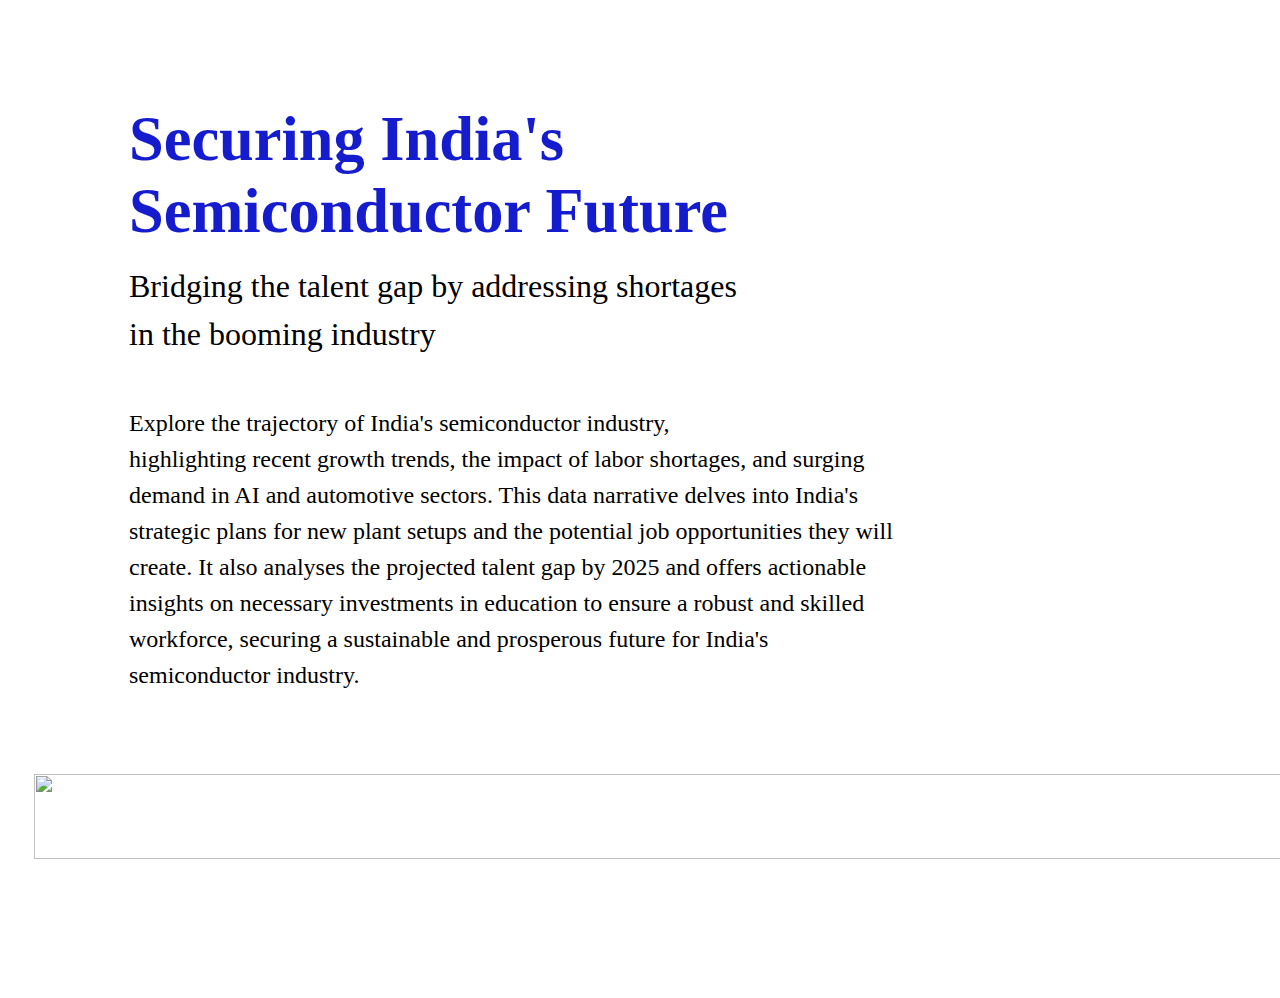
==== DataViz.html @ 757e50e6 "3" ====
<head>

</head>
<body>

    <div style="width: 1512px; height: 982px; position: relative; background: white">
        <div style="left: 121px; top: 95px; position: absolute; color: #151CCE; font-size: 62.40px; font-family: Zilla Slab; font-weight: 600; word-wrap: break-word">Securing India's <br/>Semiconductor Future</div>
        <div style="left: 121px; top: 254px; position: absolute; color: black; font-size: 32px; font-family: Zilla Slab; font-weight: 500; line-height: 48px; word-wrap: break-word">Bridging the talent gap by addressing shortages <br/>in the booming industry</div>
        <div style="width: 771px; left: 121px; top: 397px; position: absolute; color: black; font-size: 24px; font-family: Zilla Slab; font-weight: 400; line-height: 36px; word-wrap: break-word">Explore the trajectory of India's semiconductor industry, <br/>highlighting recent growth trends, the impact of labor shortages, and surging demand in AI and automotive sectors. This data narrative delves into India's strategic plans for new plant setups and the potential job opportunities they will create. It also analyses the projected talent gap by 2025 and offers actionable insights on necessary investments in education to ensure a robust and skilled workforce, securing a sustainable and prosperous future for India's semiconductor industry.</div>
        <img style="width: 1459px; height: 85px; left: 26px; top: 766px; position: absolute" 
        src="https://drive.google.com/file/d/1PXBR9dLVXt5cI_vs778L2Pq6_zT1nmJu/view?usp=drive_link">
      </div>


</body>
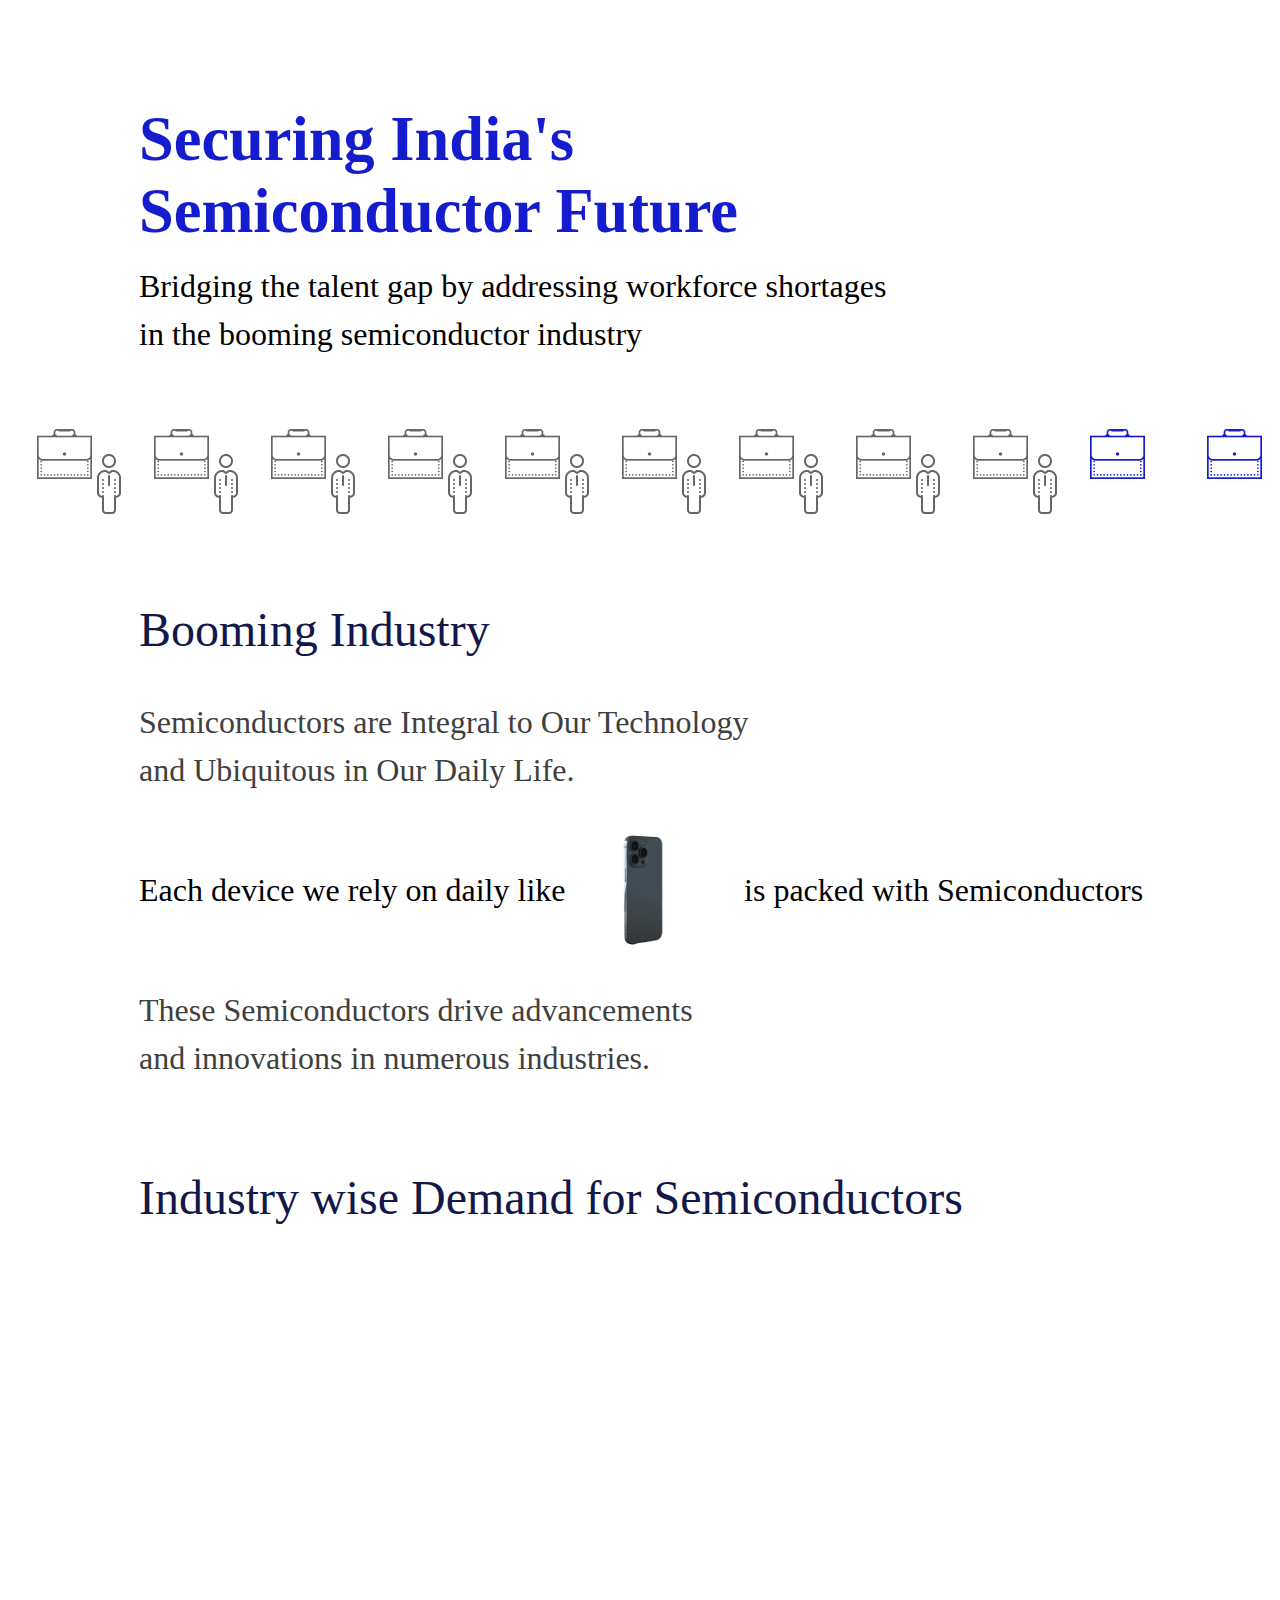
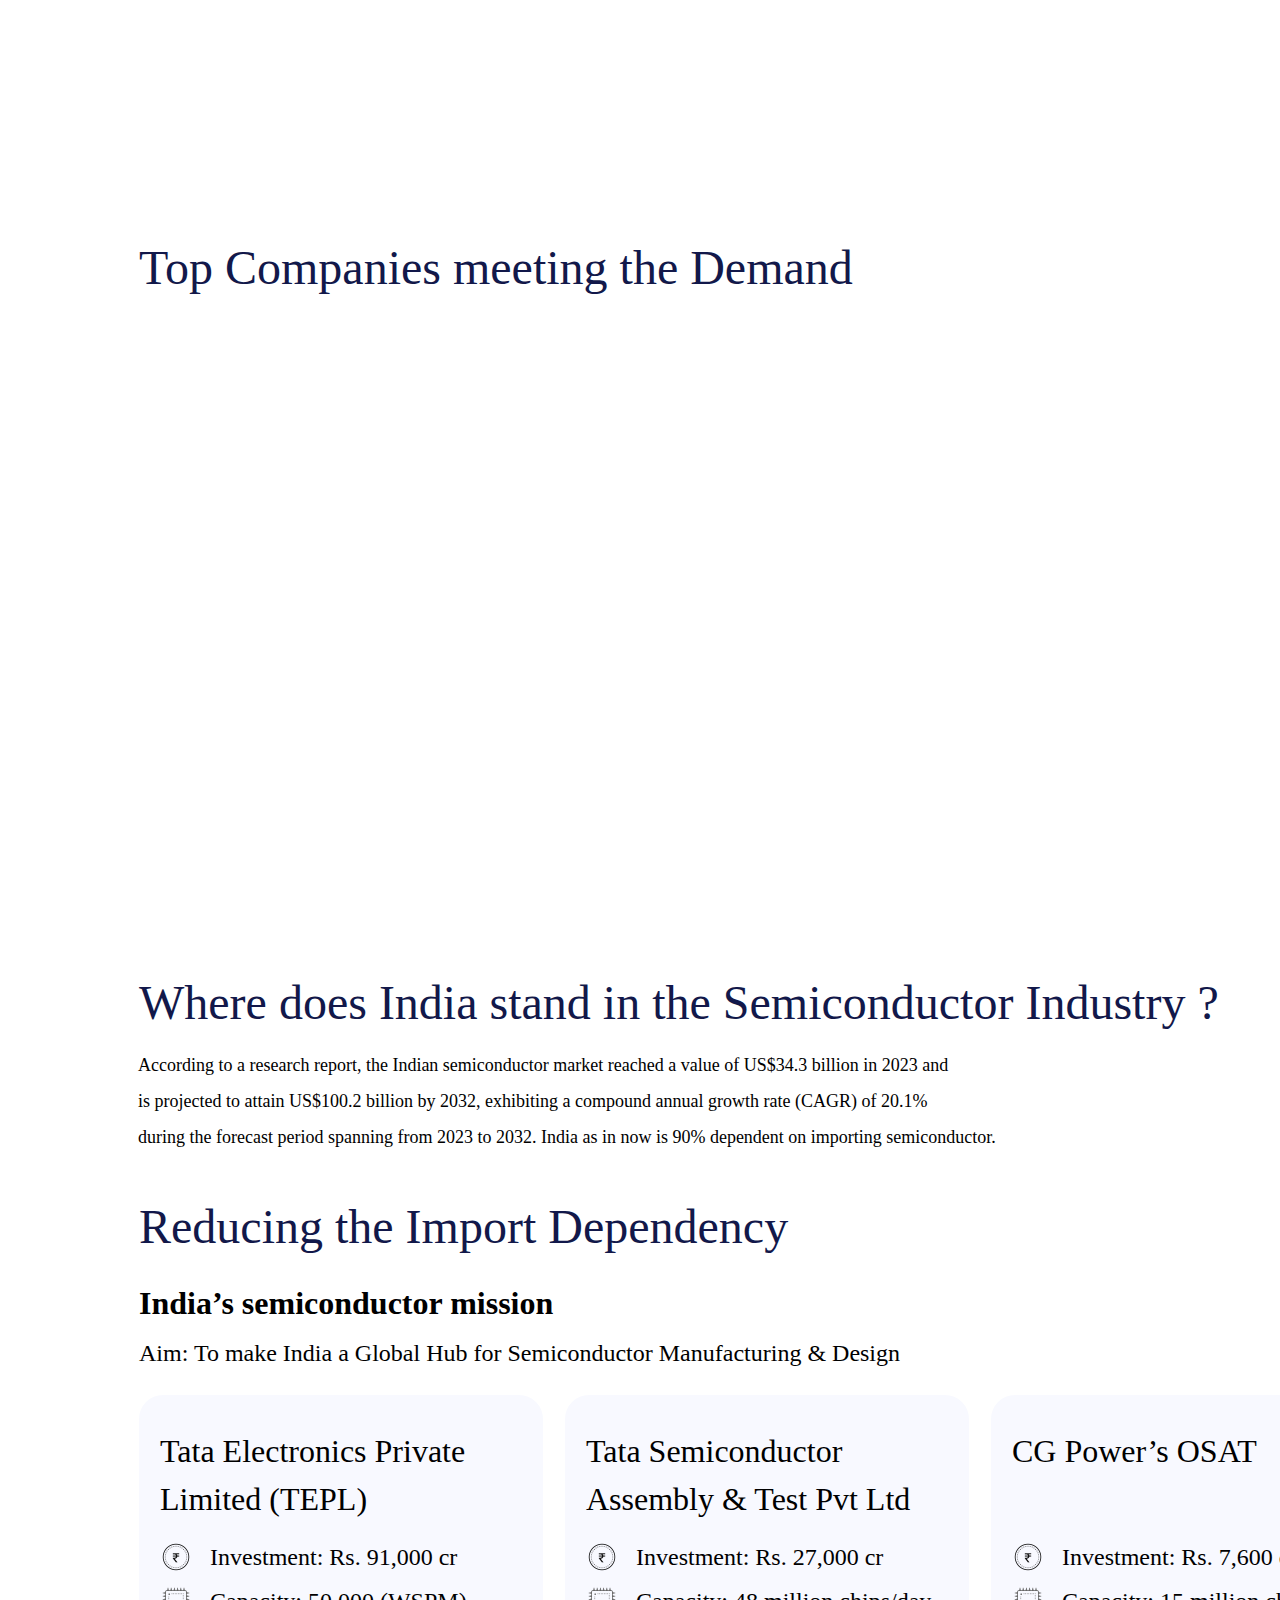
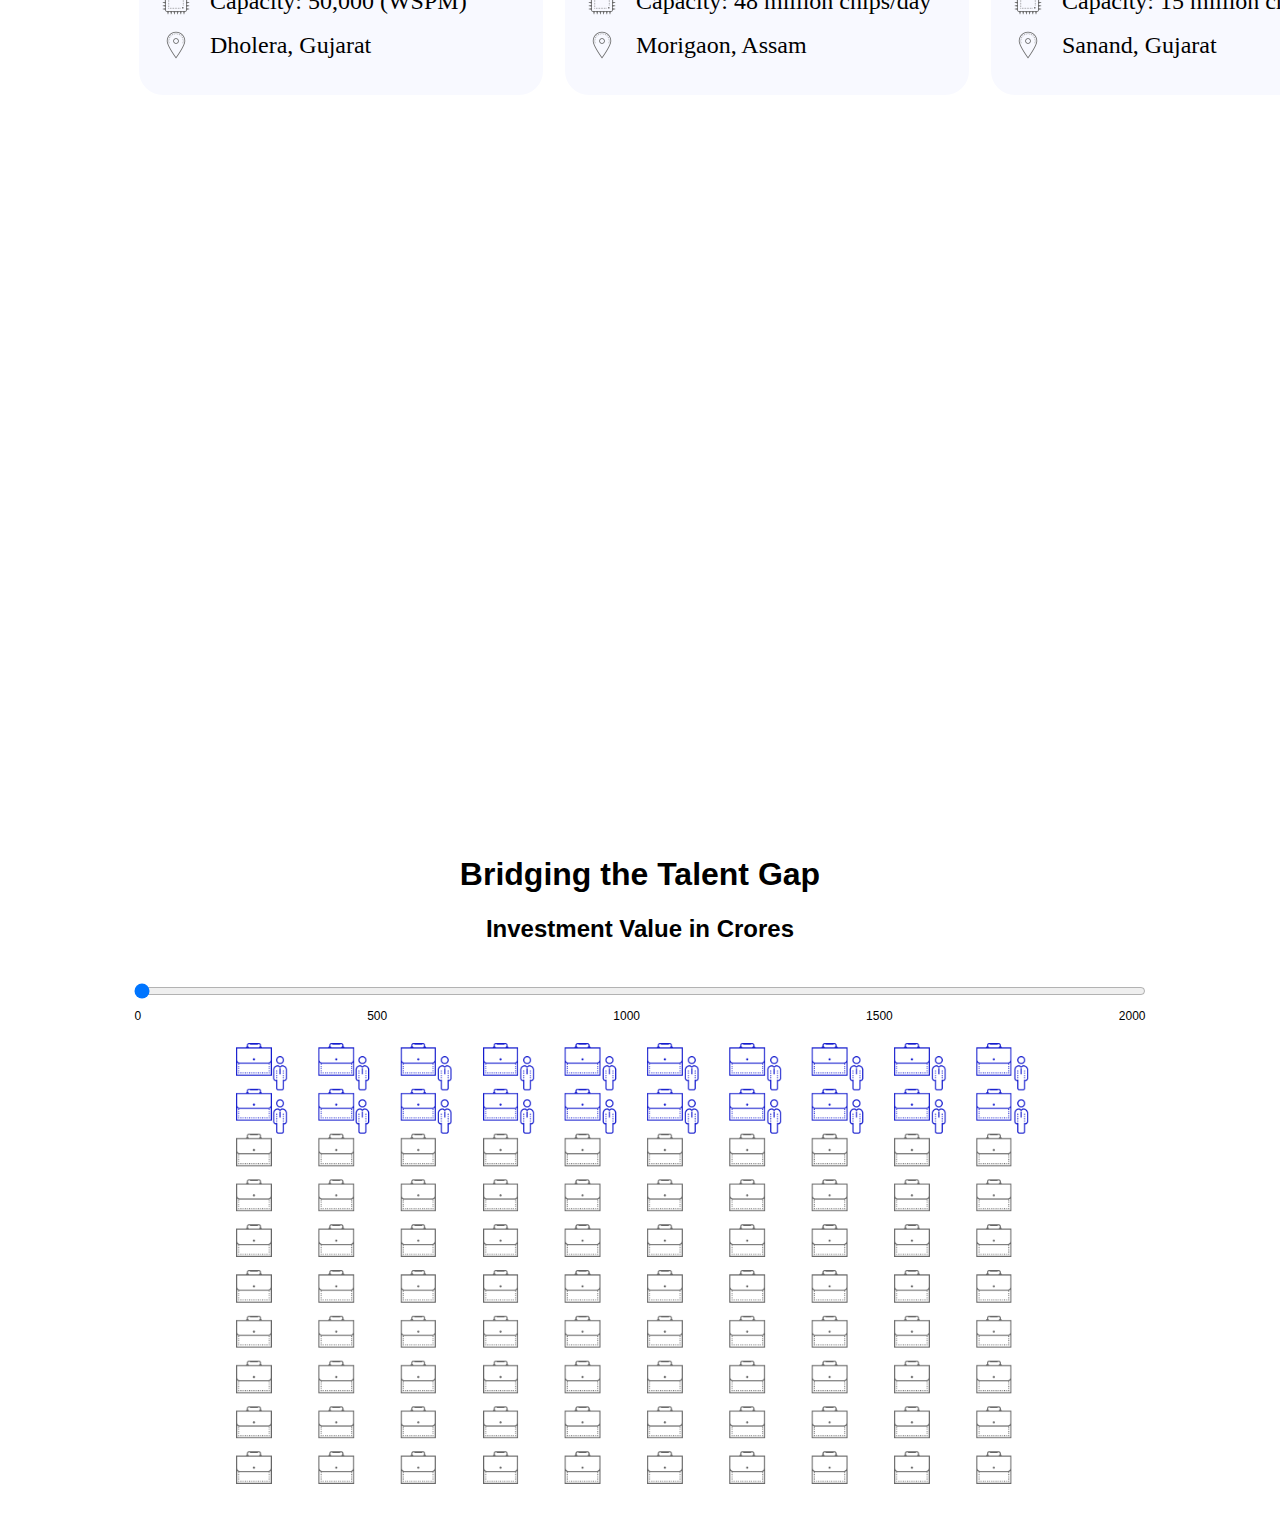
==== commit 3b3412b7: "final website" ====
--- a/DataViz.html
+++ b/DataViz.html
@@ -1,15 +1,242 @@
+<html>
 <head>
+<!-- slider code -->
+<meta charset="UTF-8">
+    <meta name="viewport" content="width=device-width, initial-scale=1.0">
+    <title>Bridging the Talent Gap</title>
+    <style>
+        body {
+            font-family: Arial, sans-serif;
+        }
+        .container {
+            width: 80%;
+            margin: auto;
+            text-align: center;
+        }
+        .slider {
+            width: 100%;
+            margin: 20px 0;
+        }
+        .image-container {
+            margin-top: 20px;
+        }
+        .image-container img {
+            width: 100%;
+            max-width: 400px;
+            transition: opacity 0.5s ease-in-out;
+        }
+        .slider-labels {
+            display: flex;
+            justify-content: space-between;
+            margin-top: -10px;
+        }
+        .slider-labels span {
+            font-size: 12px;
+        }
+    </style>
+<!-- slider code -->
+
+
 
 </head>
 <body>
-
-    <div style="width: 1512px; height: 982px; position: relative; background: white">
-        <div style="left: 121px; top: 95px; position: absolute; color: #151CCE; font-size: 62.40px; font-family: Zilla Slab; font-weight: 600; word-wrap: break-word">Securing India's <br/>Semiconductor Future</div>
-        <div style="left: 121px; top: 254px; position: absolute; color: black; font-size: 32px; font-family: Zilla Slab; font-weight: 500; line-height: 48px; word-wrap: break-word">Bridging the talent gap by addressing shortages <br/>in the booming industry</div>
-        <div style="width: 771px; left: 121px; top: 397px; position: absolute; color: black; font-size: 24px; font-family: Zilla Slab; font-weight: 400; line-height: 36px; word-wrap: break-word">Explore the trajectory of India's semiconductor industry, <br/>highlighting recent growth trends, the impact of labor shortages, and surging demand in AI and automotive sectors. This data narrative delves into India's strategic plans for new plant setups and the potential job opportunities they will create. It also analyses the projected talent gap by 2025 and offers actionable insights on necessary investments in education to ensure a robust and skilled workforce, securing a sustainable and prosperous future for India's semiconductor industry.</div>
-        <img style="width: 1459px; height: 85px; left: 26px; top: 766px; position: absolute" 
-        src="https://drive.google.com/file/d/1PXBR9dLVXt5cI_vs778L2Pq6_zT1nmJu/view?usp=drive_link">
-      </div>
-
-
+<div class="Semiconductor" style="width: 1512px; height: 4027px; position: relative; background: white">
+
+  <!-- Title Section -->
+  <div class="SecuringIndiaSSemiconductorFuture" style="left: 131px; top: 95px; position: absolute; color: #151CCE; font-size: 62.40px; font-family: Zilla Slab; font-weight: 600; word-wrap: break-word">
+    Securing India's <br/>Semiconductor Future
+  </div>
+  <div class="BridgingTheTalentGapByAddressingWorkforceShortagesInTheBoomingSemiconductorIndustry" style="left: 131px; top: 254px; position: absolute; color: black; font-size: 32px; font-family: Zilla Slab; font-weight: 500; line-height: 48px; word-wrap: break-word">
+    Bridging the talent gap by addressing workforce shortages <br/>in the booming semiconductor industry
+  </div>
+
+  <!-- Image Section -->
+  <img class="Img11" style="width: 1459px; height: 85px; left: 29px; top: 421px; position: absolute" src="images/Banner.png" />
+
+  <!-- Booming Industry Section -->
+  <div class="BoomingIndustry" style="width: 1173px; left: 131px; top: 586px; position: absolute; color: #12184A; font-size: 48px; font-family: Zilla Slab; font-weight: 500; line-height: 72px; word-wrap: break-word">
+    Booming Industry
+  </div>
+  <div class="SemiconductorsAreIntegralToOurTechnologyAndUbiquitousInOurDailyLife" style="left: 131px; top: 690px; position: absolute; color: #3F3F3F; font-size: 32px; font-family: Zilla Slab; font-weight: 500; line-height: 48px; word-wrap: break-word">
+    Semiconductors are Integral to Our Technology <br/>and Ubiquitous in Our Daily Life.
+  </div>
+  <div class="EachDeviceWeRelyOnDailyLikeIsPackedWithSemiconductors" style="left: 131px; top: 858px; position: absolute; color: black; font-size: 32px; font-family: Zilla Slab; font-weight: 500; line-height: 48px; word-wrap: break-word">
+    Each device we rely on daily like <span style="background-color: #ffffff; color: white;">[image here]</span> is packed with Semiconductors
+  </div>
+  <img class="UntitledDesign1" style="width: 126px; height: 148px; left: 572px; top: 808px; position: absolute" src="images/Device.gif" />
+  <div class="TheseSemiconductorsDriveAdvancementsAndInnovationsInNumerousIndustries" style="left: 131px; top: 978px; position: absolute; color: #3F3F3F; font-size: 32px; font-family: Zilla Slab; font-weight: 500; line-height: 48px; word-wrap: break-word">
+    These Semiconductors drive advancements <br/>and innovations in numerous industries.
+  </div>
+
+  <!-- Industry Demand Section -->
+  <div class="IndustryWiseDemandForSemiconductors" style="width: 1173px; left: 131px; top: 1154px; position: absolute; color: #12184A; font-size: 48px; font-family: Zilla Slab; font-weight: 500; line-height: 72px; word-wrap: break-word">
+    Industry wise Demand for Semiconductors
+
+    <!-- flourish -->
+
+    <div class="flourish-embed flourish-chart" data-src="visualisation/18941000"><script src="https://public.flourish.studio/resources/embed.js"></script></div>
+
+
+  </div>
+  
+
+  <!-- Top Companies Section -->
+  <div class="TopCompaniesMeetingTheDemand" style="width: 1173px; left: 131px; top: 1824px; position: absolute; color: #12184A; font-size: 48px; font-family: Zilla Slab; font-weight: 500; line-height: 72px; word-wrap: break-word">
+    Top Companies meeting the Demand
+
+    <div class="flourish-embed flourish-scatter" data-src="visualisation/18941252"><script src="https://public.flourish.studio/resources/embed.js"></script></div>
+
+  </div>
+ 
+
+  <!-- India's Semiconductor Industry Section -->
+  <div class="WhereDoesIndiaStandInTheSemiconductorIndustry" style="width: 1173px; left: 131px; top: 2559px; position: absolute; color: #12184A; font-size: 48px; font-family: Zilla Slab; font-weight: 500; line-height: 72px; word-wrap: break-word">
+    Where does India stand in the Semiconductor Industry ?
+  </div>   
+  
+  <div class="ReducingTheImportDependency" style="width: 1173px; left: 131px; top: 2783px; position: absolute; color: #12184A; font-size: 48px; font-family: Zilla Slab; font-weight: 500; line-height: 72px; word-wrap: break-word">
+    Reducing the Import Dependency
+  </div>
+  <div class="GraphOfImportDependecny" style="left: 130px; top: 2639px; position: absolute; color: black; font-size: 18px; font-family: Zilla Slab; font-weight: 500; line-height: 36px; word-wrap: break-word">
+    According to a research report, the Indian semiconductor market reached a value of US$34.3 billion in 2023 and 
+    <br>is projected to attain US$100.2 billion by 2032, exhibiting a compound annual growth rate (CAGR) of 20.1% 
+    <br> during the forecast period spanning from 2023 to 2032.
+
+India as in now is 90% dependent on importing semiconductor.
+  </div>
+
+  <!-- India's Semiconductor Mission Section -->
+  <div class="IndiaSSemiconductorMission" style="left: 131px; top: 2871px; position: absolute; color: black; font-size: 32px; font-family: Zilla Slab; font-weight: 700; line-height: 48px; word-wrap: break-word">
+    India’s semiconductor mission
+  </div>
+  <div class="AimToMakeIndiaAGlobalHubForSemiconductorManufacturingDesign" style="left: 131px; top: 2927px; position: absolute; color: black; font-size: 24px; font-family: Zilla Slab; font-weight: 500; line-height: 36px; word-wrap: break-word">
+    Aim: To make India a Global Hub for Semiconductor Manufacturing & Design
+  </div>
+
+
+
+  <!-- Companies and Investment Section -->
+  <div class="Rectangle1" style="width: 404px; height: 300px; left: 131px; top: 2987px; position: absolute; background: #F8F9FF; border-radius: 24px"></div>
+  <div class="Rectangle2" style="width: 404px; height: 300px; left: 557px; top: 2987px; position: absolute; background: #F8F9FF; border-radius: 24px"></div>
+  <div class="Rectangle3" style="width: 404px; height: 300px; left: 983px; top: 2987px; position: absolute; background: #F8F9FF; border-radius: 24px"></div>
+  <div class="TataElectronicsPrivateLimitedTepl" style="width: 362px; left: 152px; top: 3019px; position: absolute; color: black; font-size: 32px; font-family: Zilla Slab; font-weight: 500; line-height: 48px; word-wrap: break-word">
+    Tata Electronics Private Limited (TEPL)
+  </div>
+  <div class="TataSemiconductorAssemblyTestPvtLtd" style="width: 362px; left: 578px; top: 3019px; position: absolute; color: black; font-size: 32px; font-family: Zilla Slab; font-weight: 500; line-height: 48px; word-wrap: break-word">
+    Tata Semiconductor Assembly & Test Pvt Ltd
+  </div>
+  <div class="CgPowerSOsat" style="width: 362px; left: 1004px; top: 3019px; position: absolute; color: black; font-size: 32px; font-family: Zilla Slab; font-weight: 500; line-height: 48px; word-wrap: break-word">
+    CG Power’s OSAT
+  </div>
+
+  <!-- Investments and Capacities Section -->
+  <div class="InvestmentRs91000Cr" style="width: 301px; left: 202px; top: 3131px; position: absolute; color: black; font-size: 24px; font-family: Zilla Slab; font-weight: 400; line-height: 36px; word-wrap: break-word">
+    Investment: Rs. 91,000 cr
+  </div>
+  <div class="InvestmentRs27000Cr" style="width: 301px; left: 628px; top: 3131px; position: absolute; color: black; font-size: 24px; font-family: Zilla Slab; font-weight: 400; line-height: 36px; word-wrap: break-word">
+    Investment: Rs. 27,000 cr
+  </div>
+  <div class="InvestmentRs7600Cr" style="width: 301px; left: 1054px; top: 3131px; position: absolute; color: black; font-size: 24px; font-family: Zilla Slab; font-weight: 400; line-height: 36px; word-wrap: break-word">
+    Investment: Rs. 7,600 cr
+  </div>
+  <div class="Capacity50000Wspm" style="width: 301px; left: 202px; top: 3175px; position: absolute; color: black; font-size: 24px; font-family: Zilla Slab; font-weight: 400; line-height: 36px; word-wrap: break-word">
+    Capacity: 50,000 (WSPM)
+  </div>
+  <div class="Capacity48MillionChipsDay" style="width: 312px; left: 628px; top: 3175px; position: absolute; color: black; font-size: 24px; font-family: Zilla Slab; font-weight: 400; line-height: 36px; word-wrap: break-word">
+    Capacity: 48 million chips/day
+  </div>
+  <div class="Capacity15MillionChipsDay" style="width: 312px; left: 1054px; top: 3175px; position: absolute; color: black; font-size: 24px; font-family: Zilla Slab; font-weight: 400; line-height: 36px; word-wrap: break-word">
+    Capacity: 15 million chips/day
+  </div>
+  <div class="DholeraGujarat" style="width: 301px; left: 202px; top: 3219px; position: absolute; color: black; font-size: 24px; font-family: Zilla Slab; font-weight: 400; line-height: 36px; word-wrap: break-word">
+    Dholera, Gujarat
+  </div>
+  <div class="MorigaonAssam" style="width: 301px; left: 628px; top: 3219px; position: absolute; color: black; font-size: 24px; font-family: Zilla Slab; font-weight: 500; line-height: 36px; word-wrap: break-word">
+    Morigaon, Assam
+  </div>
+  <div class="SanandGujarat" style="width: 301px; left: 1054px; top: 3219px; position: absolute; color: black; font-size: 24px; font-family: Zilla Slab; font-weight: 500; line-height: 36px; word-wrap: break-word">
+    Sanand, Gujarat
+  </div>
+
+  <!-- Placeholder Images for Icons -->
+  <img class="Rectangle6" style="width: 32px; height: 32px; left: 152px; top: 3133px; position: absolute" src="images/Rupee.png">
+  <img class="Rectangle9" style="width: 32px; height: 32px; left: 578px; top: 3133px; position: absolute" src="images/Rupee.png">
+  <img class="Rectangle12" style="width: 32px; height: 32px; left: 1004px; top: 3133px; position: absolute" src="images/Rupee.png">
+  <img class="Rectangle7" style="width: 32px; height: 32px; left: 152px; top: 3177px; position: absolute" src="images/Processor.png" />
+  <img class="Rectangle10" style="width: 32px; height: 32px; left: 578px; top: 3177px; position: absolute" src="images/Processor.png" />
+  <img class="Rectangle13" style="width: 32px; height: 32px; left: 1004px; top: 3177px; position: absolute" src="images/Processor.png" />
+  <img class="Rectangle8" style="width: 32px; height: 32px; left: 152px; top: 3221px; position: absolute" src="images/Location.png" />
+  <img class="Rectangle11" style="width: 32px; height: 32px; left: 578px; top: 3221px; position: absolute" src="images/Location.png" />
+  <img class="Rectangle14" style="width: 32px; height: 32px; left: 1004px; top: 3221px; position: absolute" src="images/Location.png" />
+</div>
+
+<!-- slider code -->
+<div class="container">
+  <h1>Bridging the Talent Gap</h1>
+  <h2>Investment Value in Crores</h2>
+  <input type="range" id="investmentSlider" name="investmentSlider" min="0" max="4" value="0" class="slider">
+  <div class="slider-labels">
+      <span>0</span>
+      <span>500</span>
+      <span>1000</span>
+      <span>1500</span>
+      <span>2000</span>
+  </div>
+  <div class="image-container" id="imageContainer"></div>
+</div>
+
+<script>
+  const data = [
+      { investment: 0, img: "0.png" },
+      { investment: 500, img: "500.png" },
+      { investment: 1000, img: "1000.png" },
+      { investment: 1500, img: "1500.png" },
+      { investment: 2000, img: "2000.png" }
+  ];
+
+  const slider = document.getElementById('investmentSlider');
+  const imageContainer = document.getElementById('imageContainer');
+
+  function updateImage(value) {
+      const selectedData = data.find(item => item.investment === parseInt(value));
+      if (selectedData) {
+          const imgElement = document.createElement('img');
+          imgElement.src = selectedData.img;
+          imgElement.alt = `Investment ${selectedData.investment} Crores`;
+          imgElement.style.width = '100%';
+          imgElement.style.maxWidth = '80%';
+
+          imgElement.style.opacity = 0;  // Start with the new image hidden
+          imageContainer.innerHTML = '';
+          imageContainer.appendChild(imgElement);
+
+          setTimeout(() => {
+              imgElement.style.opacity = 1;  // Fade in the new image
+          }, 10);
+      }
+  }
+
+  slider.addEventListener('input', function() {
+      const currentScrollPosition = window.scrollY;
+      updateImage(this.value * 500);  // Adjust value to match investment amounts
+      window.scrollTo(0, currentScrollPosition); // Keep scroll position after image update
+  });
+
+  window.addEventListener('load', function() {
+      const scrollPosition = sessionStorage.getItem('scrollPosition');
+      if (scrollPosition) {
+          window.scrollTo(0, parseInt(scrollPosition));
+      }
+      updateImage(slider.value * 500); // Initialize with default value
+  });
+
+  window.addEventListener('scroll', function() {
+      sessionStorage.setItem('scrollPosition', window.scrollY);
+  });
+</script>
+<!-- slider code -->
 </body>
+
+
+
+</html>
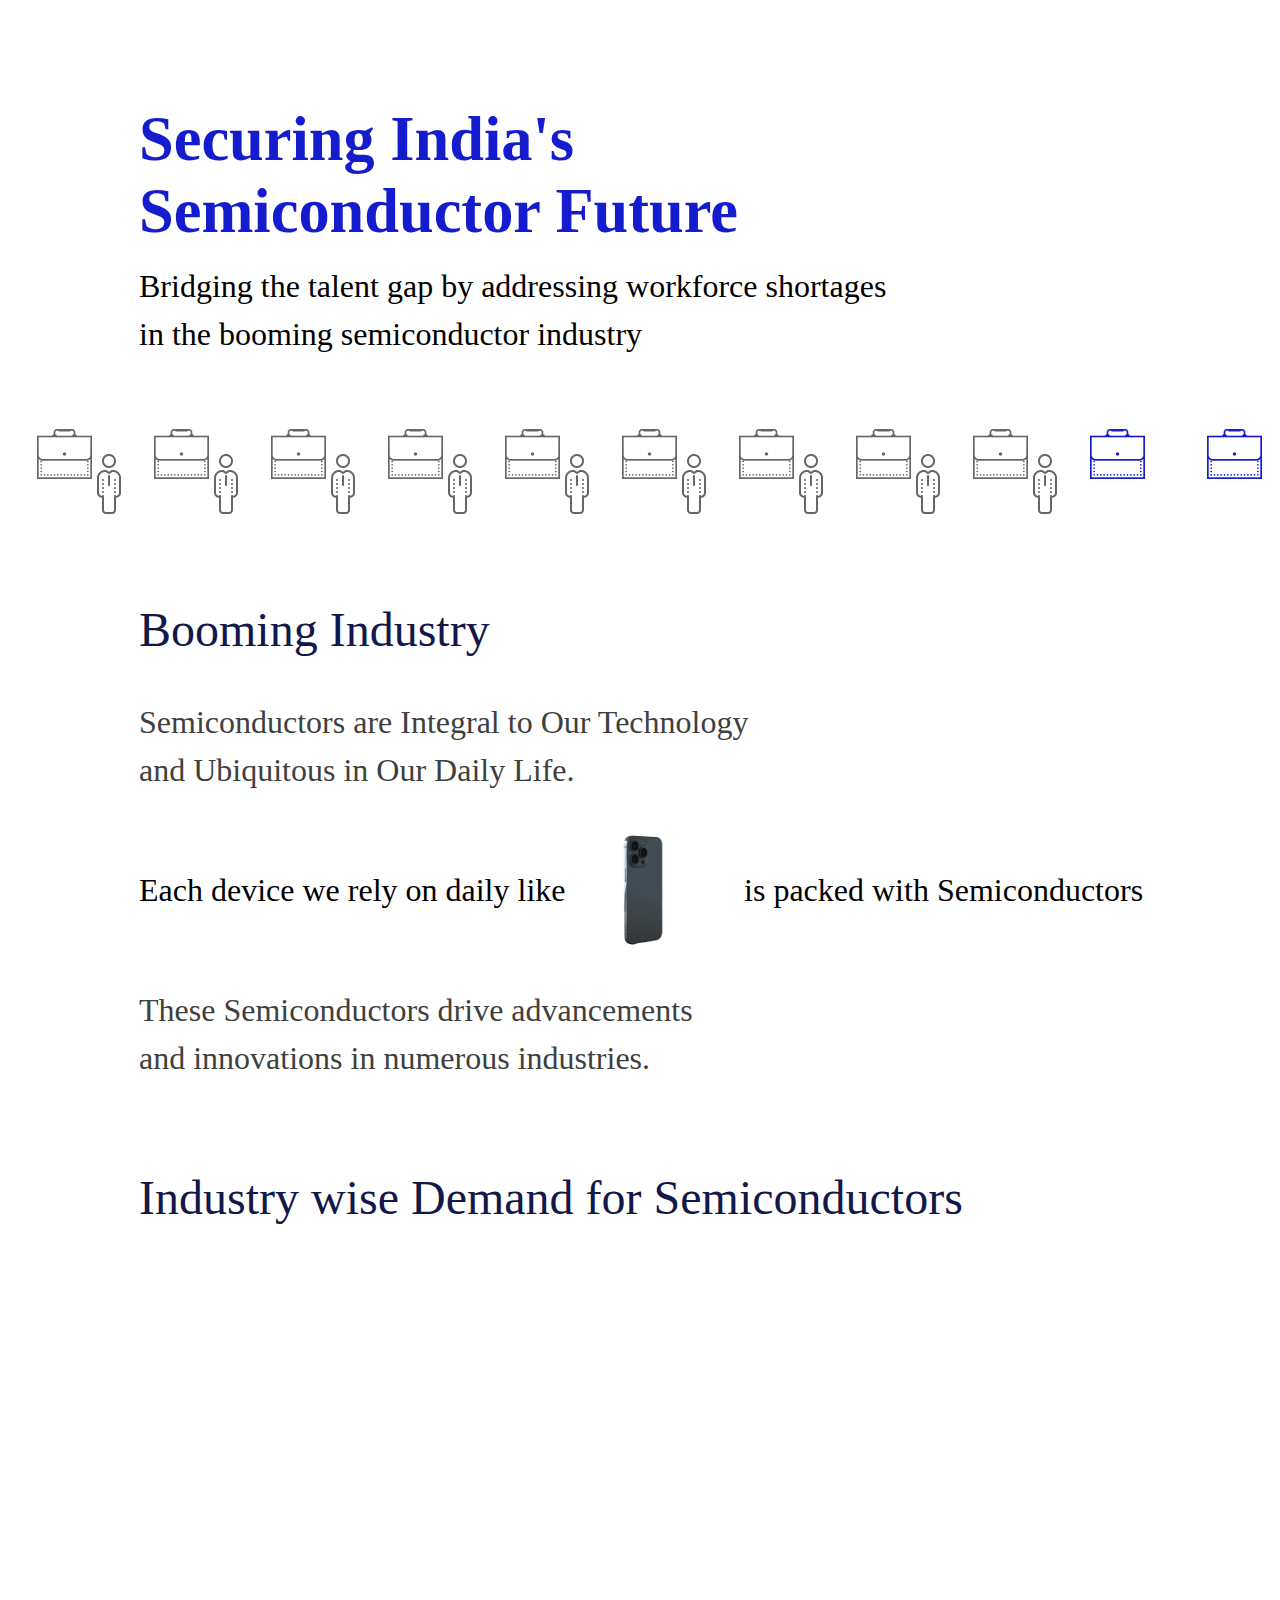
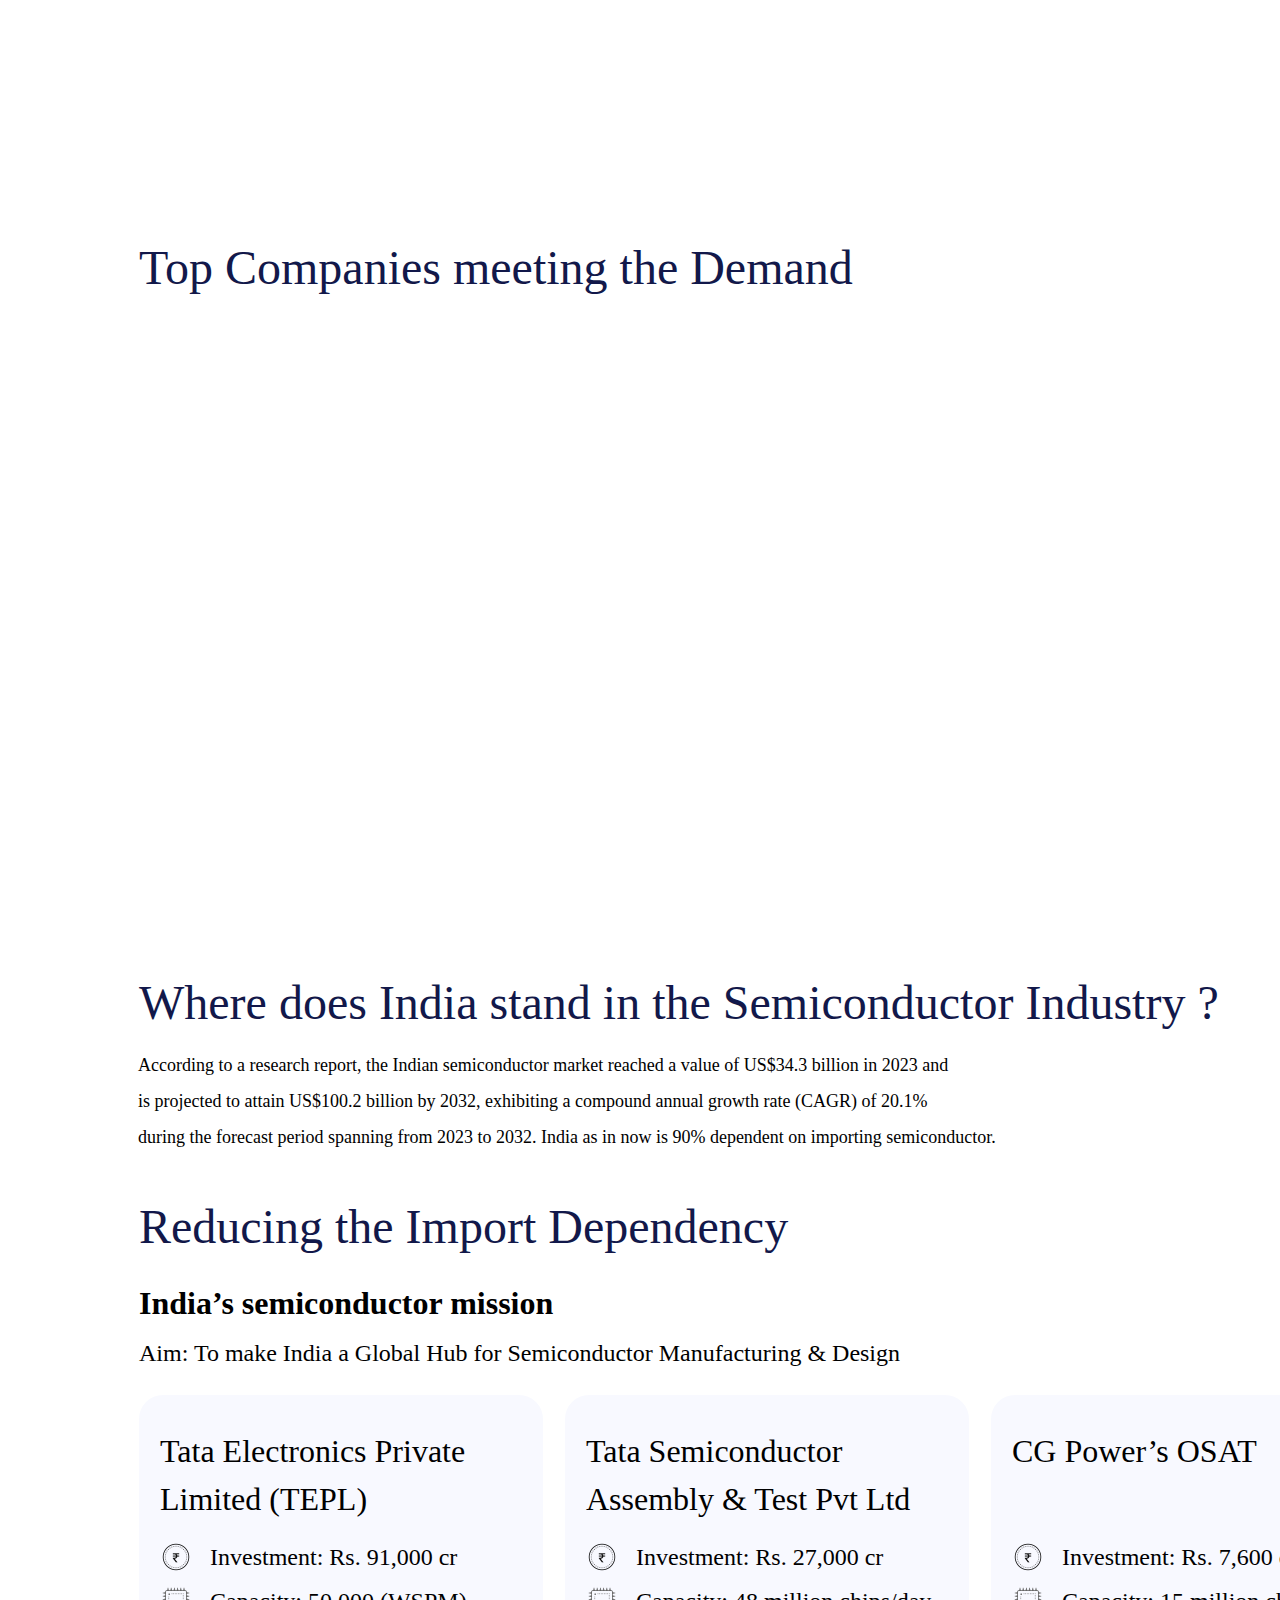
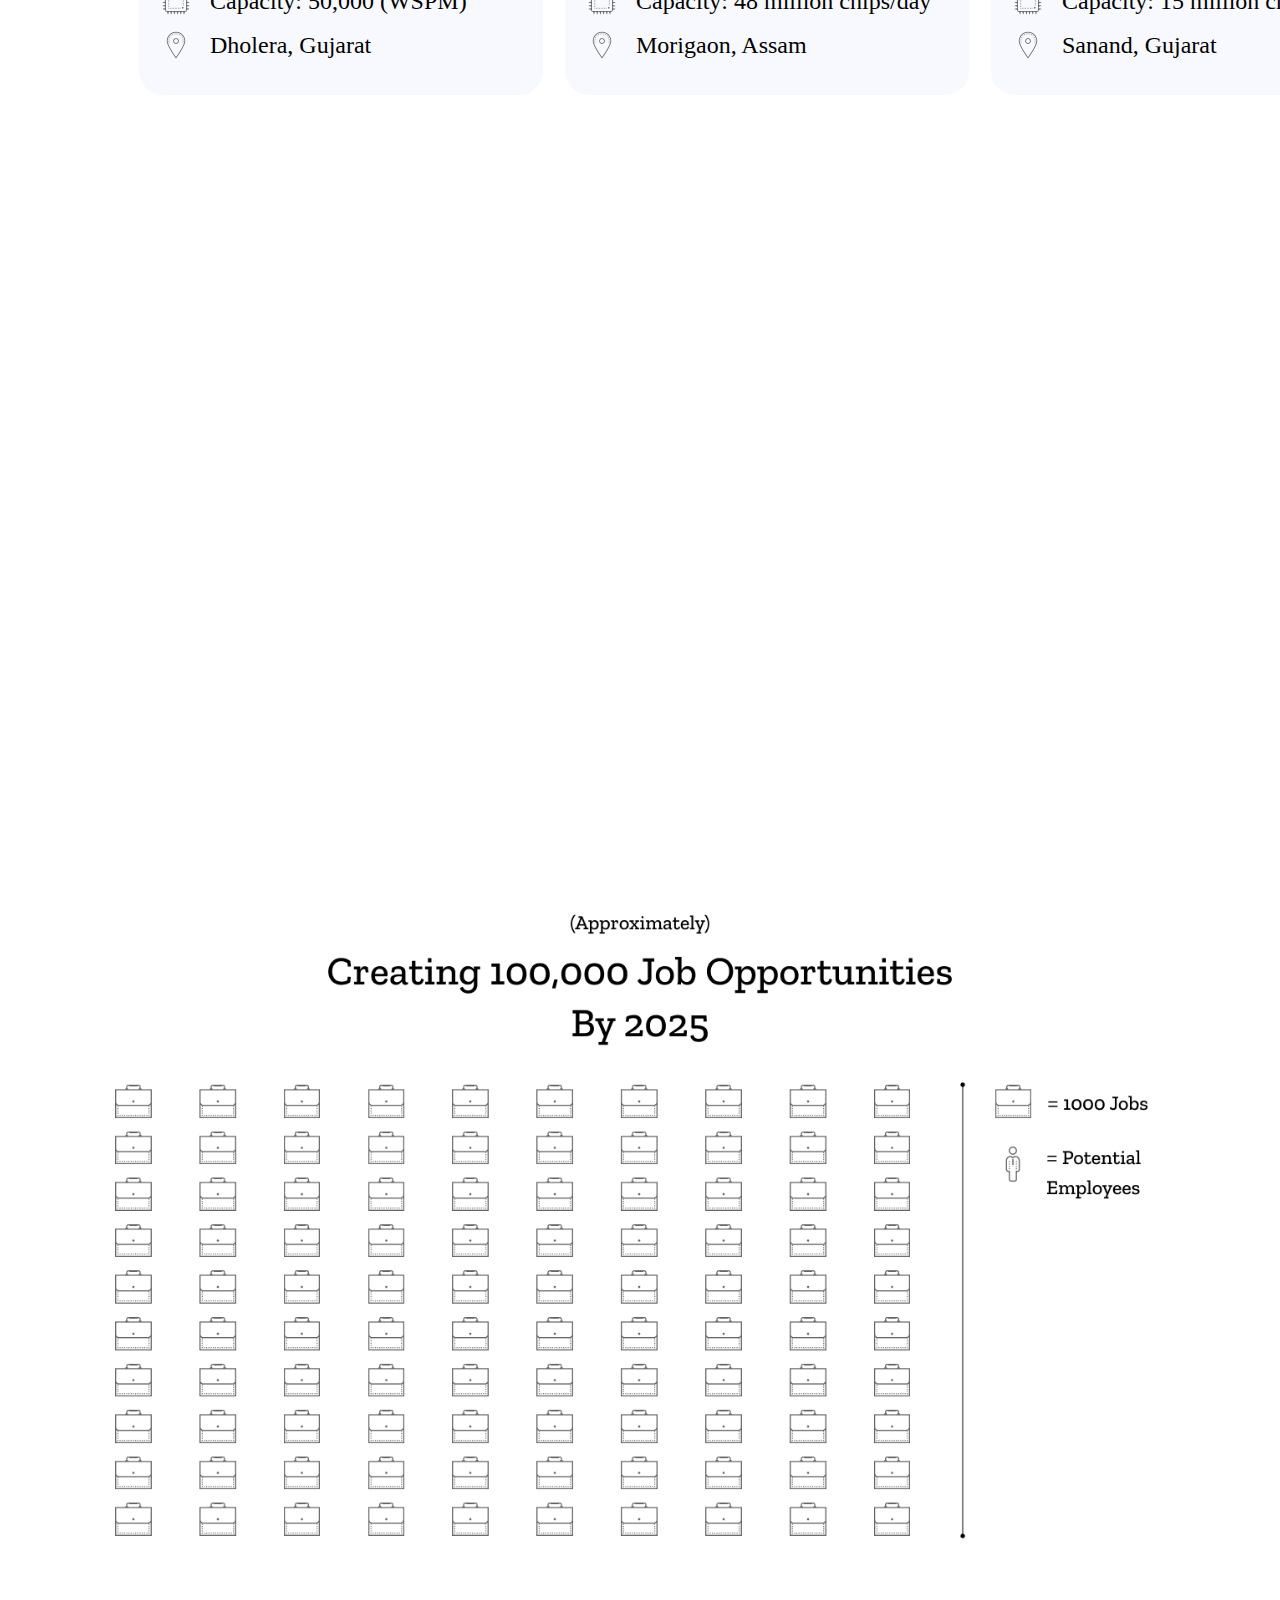
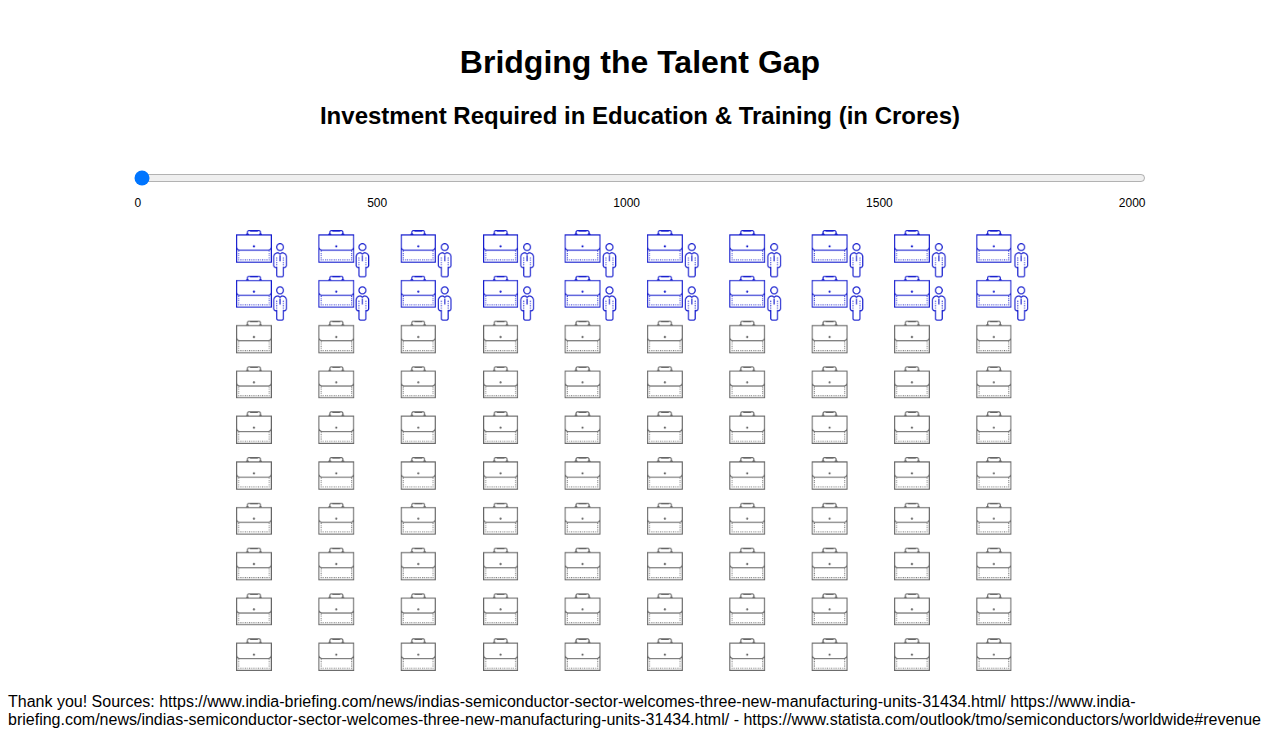
==== commit b3038576: "draft1" ====
--- a/DataViz.html
+++ b/DataViz.html
@@ -1,5 +1,13 @@
 <html>
 <head>
+
+  <!-- image slider
+    -->
+
+    <meta charset="UTF-8">
+    <meta name="viewport" content="width=device-width, initial-scale=1.0">
+    <title>Image Switcher</title>
+
 <!-- slider code -->
 <meta charset="UTF-8">
     <meta name="viewport" content="width=device-width, initial-scale=1.0">
@@ -170,10 +178,29 @@
   <img class="Rectangle14" style="width: 32px; height: 32px; left: 1004px; top: 3221px; position: absolute" src="images/Location.png" />
 </div>
 
+<!-- image slider  -->
+
+
+<div style="text-align: center; margin-top: 50px;">
+  <img id="image" src="image 1.png" alt="Image 1" style="max-width: 100%; height: auto; cursor: pointer;">
+</div>
+
+<script>
+  const images = ["image 1.png", "image 2.png"];
+  let currentIndex = 0;
+
+  document.getElementById('image').addEventListener('click', function() {
+      currentIndex = (currentIndex + 1) % images.length;
+      this.src = images[currentIndex];
+  });
+</script>
+
+
 <!-- slider code -->
 <div class="container">
   <h1>Bridging the Talent Gap</h1>
-  <h2>Investment Value in Crores</h2>
+  <h2>Investment Required in Education & Training (in Crores)</h2>
+  
   <input type="range" id="investmentSlider" name="investmentSlider" min="0" max="4" value="0" class="slider">
   <div class="slider-labels">
       <span>0</span>
@@ -235,8 +262,17 @@
   });
 </script>
 <!-- slider code -->
+
+
 </body>
-
+<footer>
+  Thank you!
+
+  Sources:
+  https://www.india-briefing.com/news/indias-semiconductor-sector-welcomes-three-new-manufacturing-units-31434.html/
+  https://www.india-briefing.com/news/indias-semiconductor-sector-welcomes-three-new-manufacturing-units-31434.html/
+  - https://www.statista.com/outlook/tmo/semiconductors/worldwide#revenue
+</footer>
 
 
 </html>
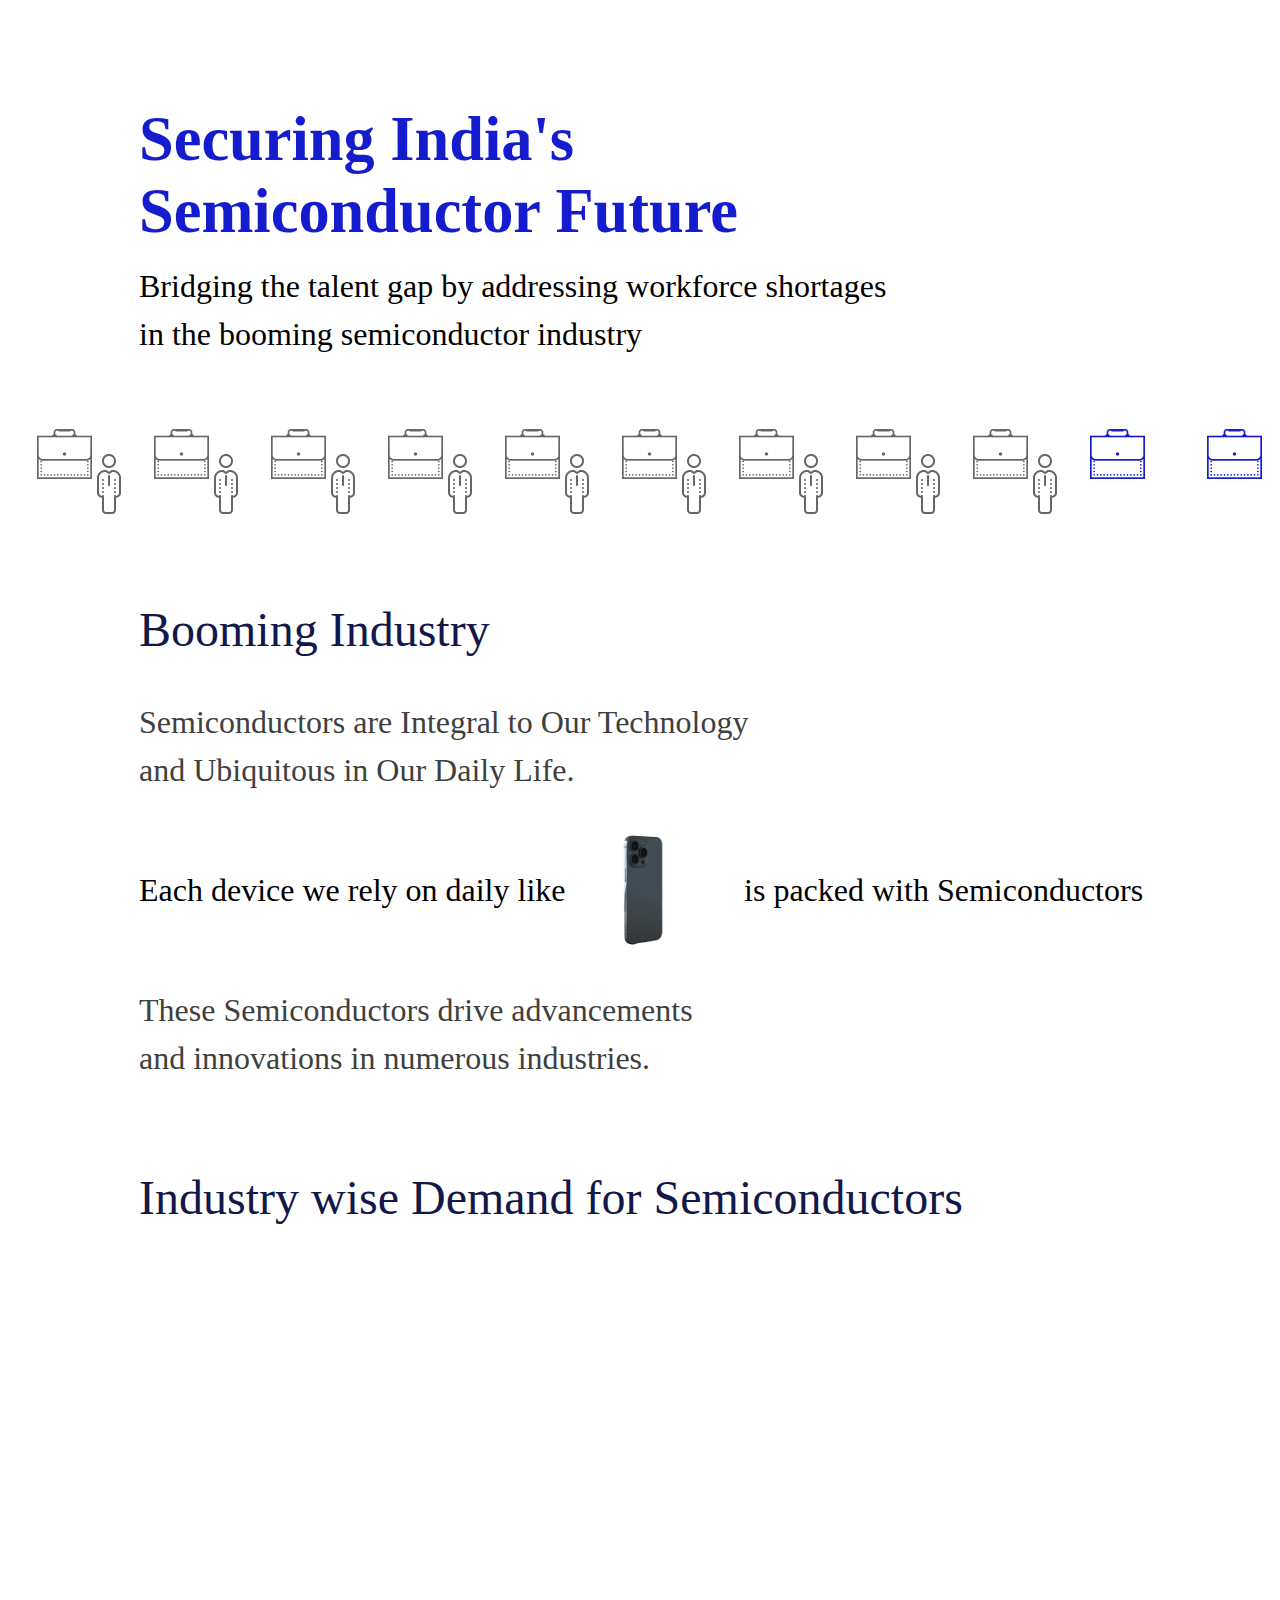
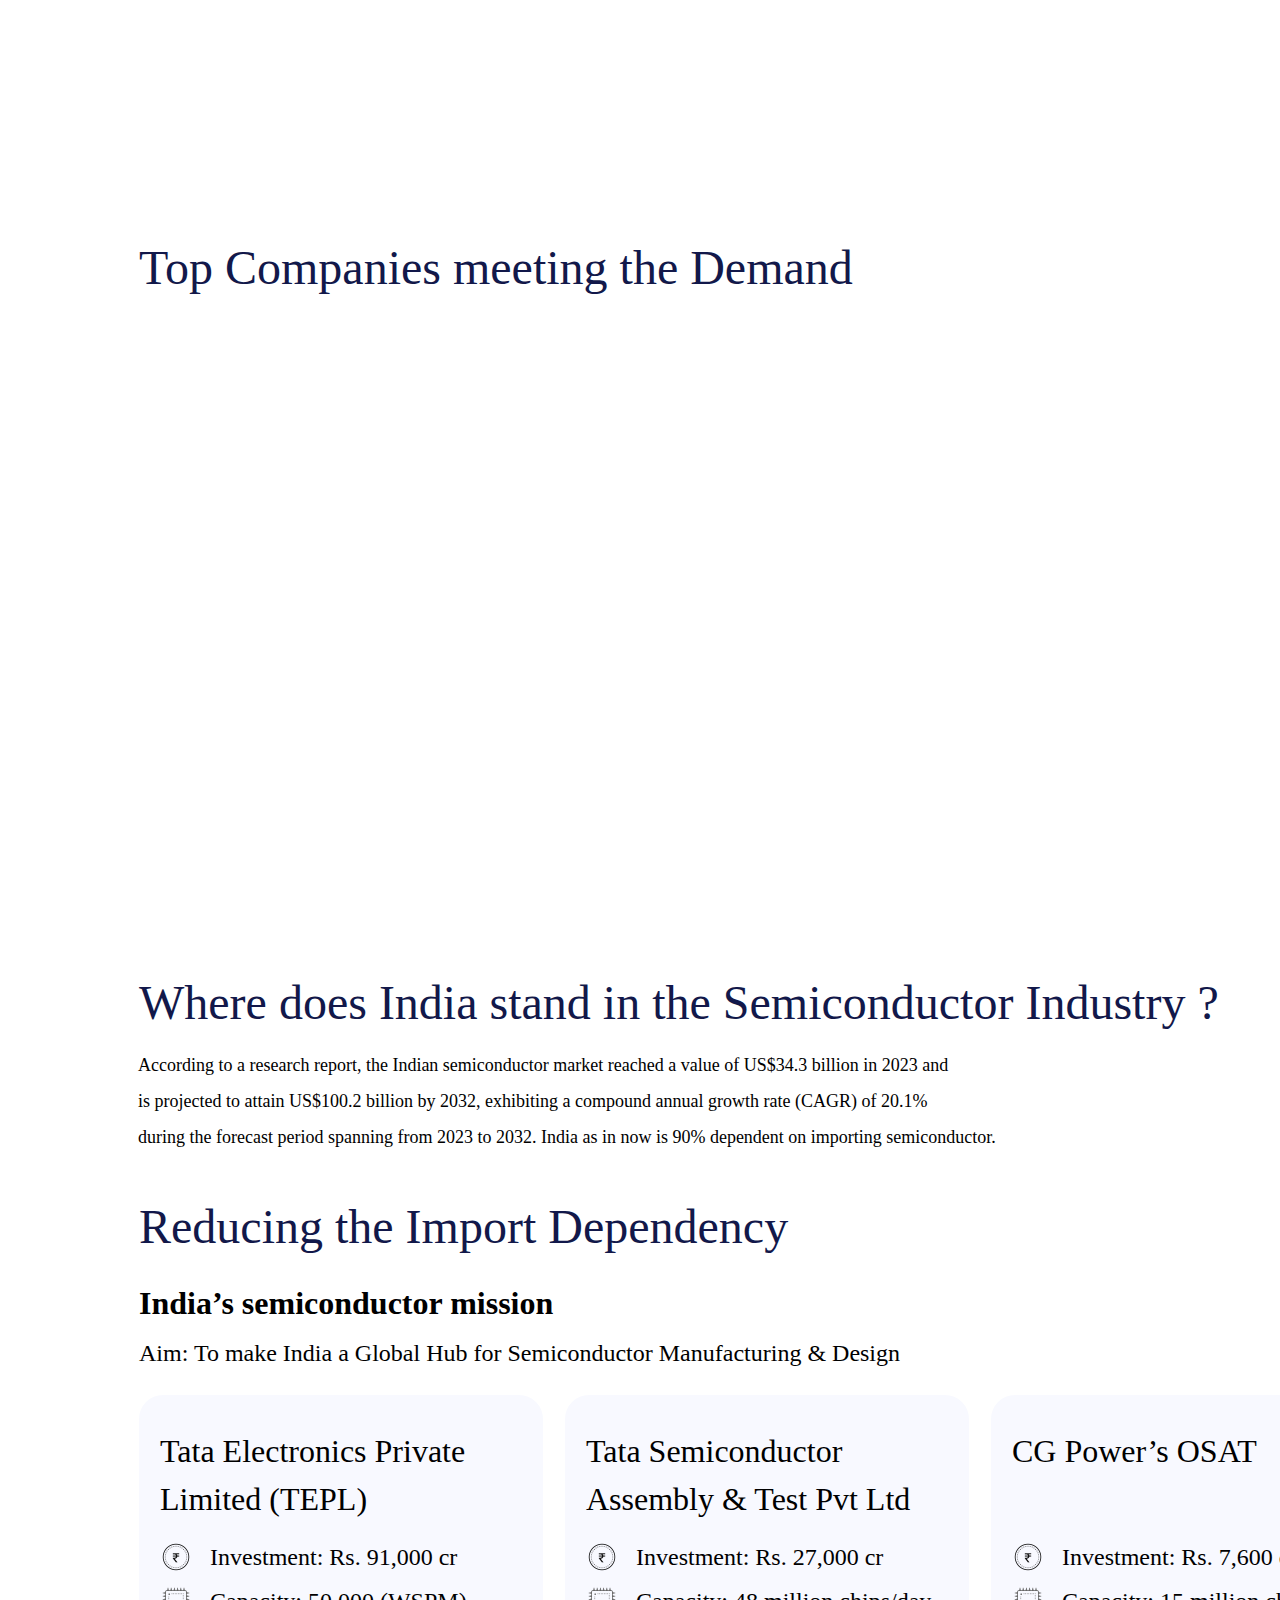
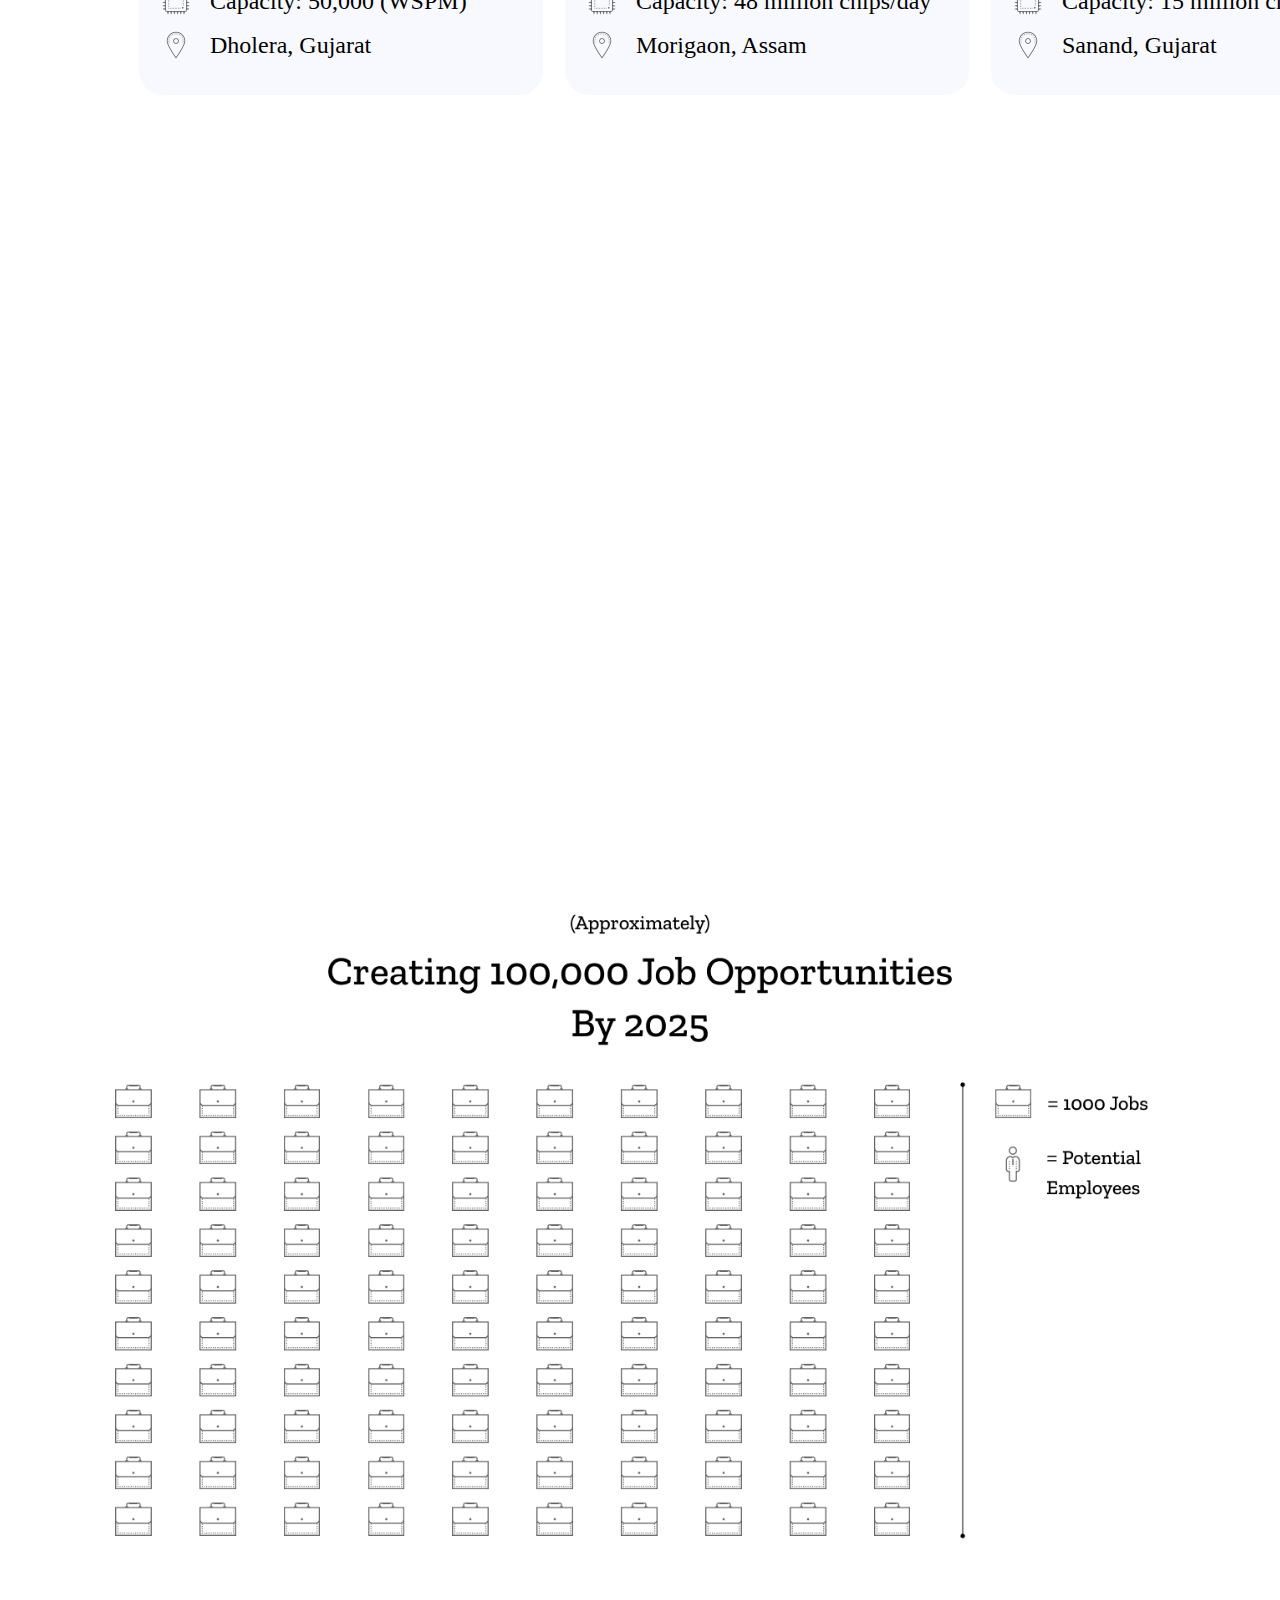
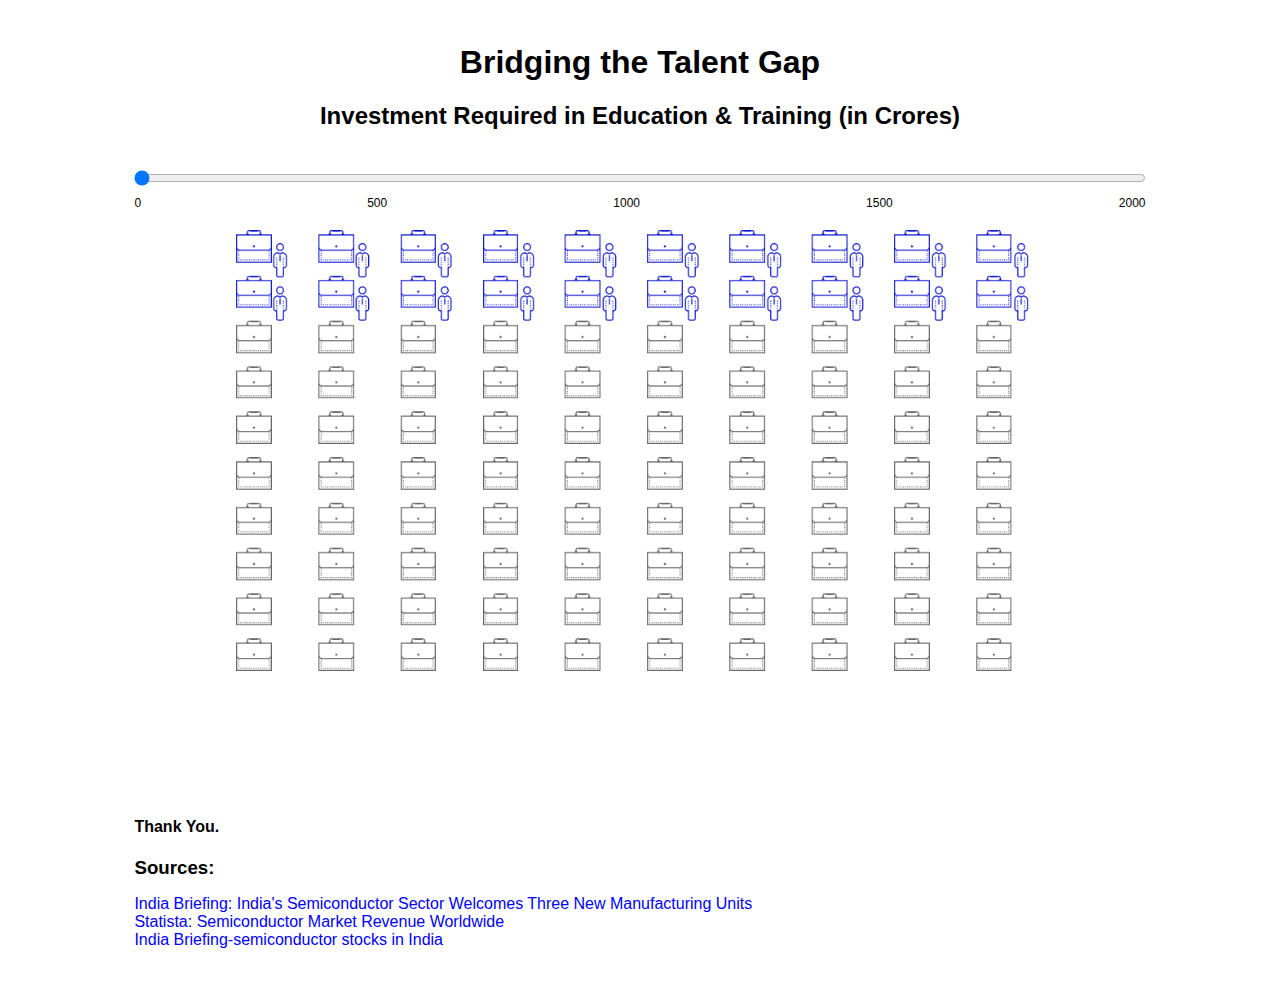
==== commit f5094b4c: "draft2" ====
--- a/DataViz.html
+++ b/DataViz.html
@@ -265,13 +265,23 @@
 
 
 </body>
-<footer>
-  Thank you!
-
-  Sources:
-  https://www.india-briefing.com/news/indias-semiconductor-sector-welcomes-three-new-manufacturing-units-31434.html/
-  https://www.india-briefing.com/news/indias-semiconductor-sector-welcomes-three-new-manufacturing-units-31434.html/
-  - https://www.statista.com/outlook/tmo/semiconductors/worldwide#revenue
+<footer style="width: 80%; margin: 50px auto; text-align: left;">
+  <br>
+  <br>
+  <br>
+  
+  <h4>Thank You.</h4>
+  <h3 style="margin-bottom: 10px;">Sources:</h3>
+  <ul style="list-style-type: none; padding: 0;">
+      <li><a href="https://www.india-briefing.com/news/indias-semiconductor-sector-welcomes-three-new-manufacturing-units-31434.html/" style="text-decoration: none; color: blue;">India Briefing: India's Semiconductor Sector Welcomes Three New Manufacturing Units</a></li>
+      <li><a href="https://www.statista.com/outlook/tmo/semiconductors/worldwide#revenue" style="text-decoration: none; color: blue;">Statista: Semiconductor Market Revenue Worldwide</a></li>
+      <li><a href="https://www.forbesindia.com/article/explainers/semiconductor-stocks-in-india/93426/1
+        " style="text-decoration: none; color: blue;">India Briefing-semiconductor stocks in India</a></li>
+
+  
+  
+    </ul>
+
 </footer>
 
 
